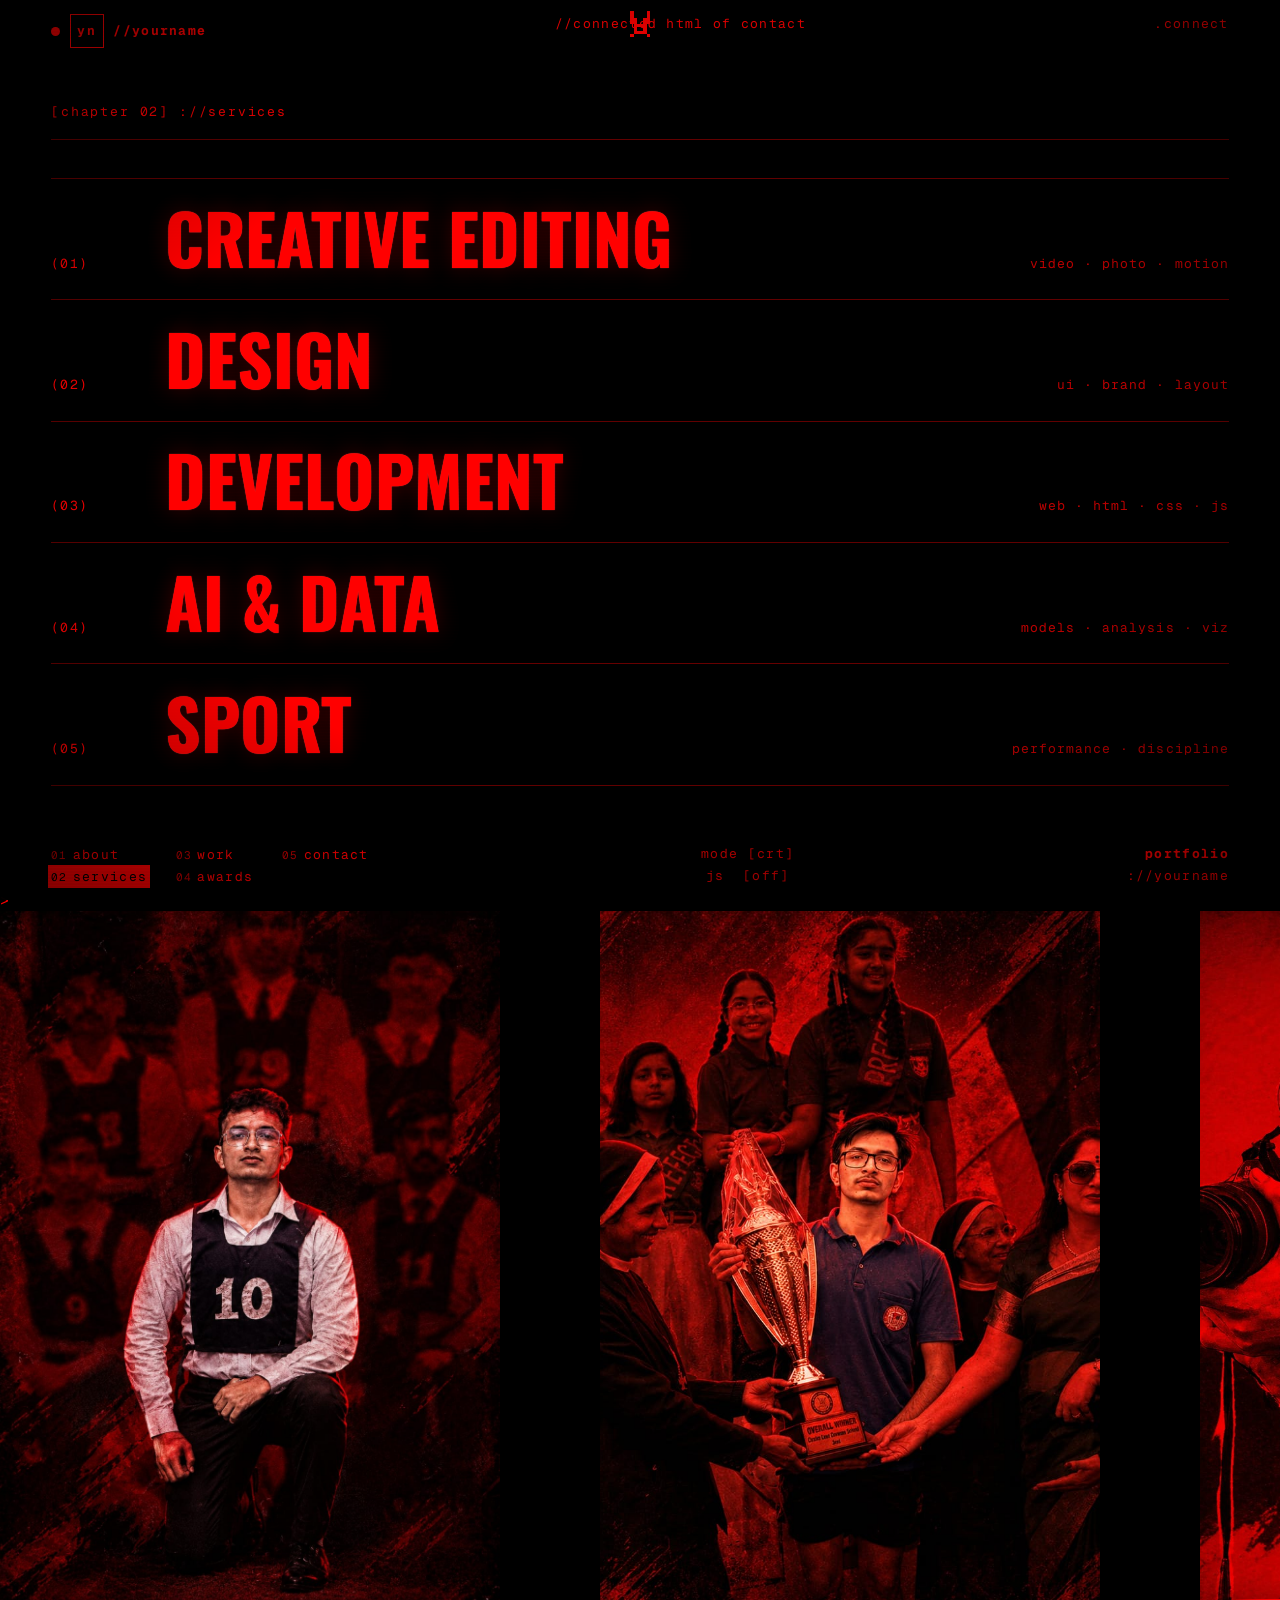
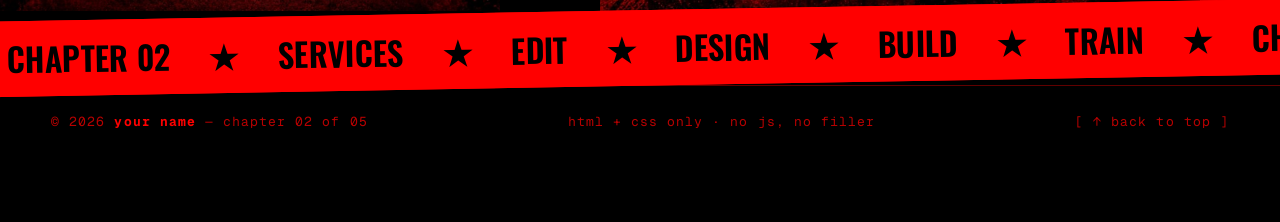
==== services.html @ e8d3e691 "Upload portfolio" ====
<!DOCTYPE html>
<html lang="en">
<head>
  <meta charset="UTF-8" />
  <meta name="viewport" content="width=device-width, initial-scale=1.0" />
  <meta name="description" content="Chapter 02 — services: creative editing, design, development, AI & data, sport." />
  <title>chapter 02 ://services — YOUR NAME</title>

  <link rel="preconnect" href="https://fonts.googleapis.com" />
  <link rel="preconnect" href="https://fonts.gstatic.com" crossorigin />
  <link href="https://fonts.googleapis.com/css2?family=Oswald:wght@500;600;700&display=swap" rel="stylesheet" />
  <link href="https://fonts.googleapis.com/css2?family=Geist+Mono:wght@400;500;700&display=swap" rel="stylesheet" />
  <link rel="stylesheet" href="style.css" />
</head>

<body id="top">
  <div class="scroll-progress" aria-hidden="true"></div>

  <div class="hud hud--top">
    <a class="hud-logo" href="index.html" aria-label="home">
      <span class="hud-dot" aria-hidden="true"></span>
      <span class="hud-logo-mark">YN</span>
      <span class="hud-logo-text">//yourname</span>
    </a>
    <span class="hud-face" aria-hidden="true">
      <svg width="26" height="26" viewBox="0 0 8 8" shape-rendering="crispEdges">
        <rect x="1" y="0" width="1" height="1"/><rect x="6" y="0" width="1" height="1"/>
        <rect x="1" y="1" width="1" height="1"/><rect x="6" y="1" width="1" height="1"/>
        <rect class="eye" x="1" y="2" width="2" height="2"/>
        <rect class="eye" x="5" y="2" width="2" height="2"/>
        <rect x="2" y="4" width="4" height="1"/>
        <rect x="2" y="5" width="1" height="1"/><rect x="5" y="5" width="1" height="1"/>
        <rect x="2" y="6" width="4" height="1"/>
        <rect x="1" y="7" width="1" height="1"/><rect x="6" y="7" width="1" height="1"/>
      </svg>
    </span>
    //connected html of contact 
    <a class="hud-connect" href="contact.html">.connect</a>
  </div>

  <div class="hud hud--bottom">
    <nav class="hud-nav" aria-label="chapters">
      <ul>
        <li><a href="about.html"><span class="n">01</span>about</a></li>
        <li><a class="active" href="services.html"><span class="n">02</span>services</a></li>
      </ul>
      <ul>
        <li><a href="work.html"><span class="n">03</span>work</a></li>
        <li><a href="awards.html"><span class="n">04</span>awards</a></li>
      </ul>
      <ul>
        <li><a href="contact.html"><span class="n">05</span>contact</a></li>
      </ul>
    </nav>
    <div class="hud-mode" aria-hidden="true">
      mode [crt]<br />js&nbsp;&nbsp;[off]
    </div>
    <div class="hud-right">
      <a href="index.html"><b>portfolio</b><br />://yourname</a>
    </div>
  </div>

  <main>

    <!-- CHAPTER 02 — what I do, as huge hover rows -->
    <section class="section" id="services">
      <p class="section-label"><span class="label-bracket">[</span><span class="label-index">chapter 02</span><span class="label-bracket">]</span> ://services</p>

      <ul class="services-list">
        <li class="service-item">
          <span class="service-num">(01)</span>
          <span class="service-name display-text">creative editing</span>
          <span class="service-tag">video · photo · motion</span>
        </li>
        <li class="service-item">
          <span class="service-num">(02)</span>
          <span class="service-name display-text">design</span>
          <span class="service-tag">ui · brand · layout</span>
        </li>
        <li class="service-item">
          <span class="service-num">(03)</span>
          <span class="service-name display-text">development</span>
          <span class="service-tag">web · html · css · js</span>
        </li>
        <li class="service-item">
          <span class="service-num">(04)</span>
          <span class="service-name display-text">ai &amp; data</span>
          <span class="service-tag">models · analysis · viz</span>
        </li>
        <li class="service-item">
          <span class="service-num">(05)</span>
          <span class="service-name display-text">sport</span>
          <span class="service-tag">performance · discipline</span>
        </li>
      </ul>
    </section>
>    <section>
      <div id="centre">
      <img id="sub" src="WhatsApp Image 2026-09-26 at 00.42.53 (2).jpeg" alt="portrait">
      <img id="sub" src="WhatsApp Image 2026-09-26 at 00.42.53 (3).jpeg" alt="portrait"> 
      <img id="sub" src="WhatsApp Image 2026-09-26 at 00.42.53.jpeg" alt="portrait"> 
      
      </div>
      </section>

    </section>

    <div class="ticker" aria-hidden="true">
      <div class="ticker-track">
        <div class="ticker-group">
          <span>chapter 02</span><span>★</span>
          <span>services</span><span>★</span>
          <span>edit</span><span>★</span>
          <span>design</span><span>★</span>
          <span>build</span><span>★</span>
          <span>train</span><span>★</span>
        </div>
        <div class="ticker-group">
          <span>chapter 02</span><span>★</span>
          <span>services</span><span>★</span>
          <span>edit</span><span>★</span>
          <span>design</span><span>★</span>
          <span>build</span><span>★</span>
          <span>train</span><span>★</span>
        </div>
      </div>
    </div>

  </main>

  <footer class="site-footer">
    <span>© 2026 <b>your name</b> — chapter 02 of 05</span>
    <span>html + css only · no js, no filler</span>
    <a href="#top">[ ↑ back to top ]</a>
  </footer>

</body>
</html>
---- style.css ----
:root {
  --bg: #000000;
  --red: #ff0000;
  --red-dim: rgba(255, 0, 0, 0.72);
  --black: #000000;
}:root {
  --bg: #000000;
  --red: #ff0000;
  --red-dim: rgba(255, 0, 0, 0.72);
  --black: #000000;
}:root {
  --bg: #000000;
  --red: #ff0000;
  --red-dim: rgba(255, 0, 0, 0.72);
  --black: #000000;
}:root {
  --bg: #000000;
  --red: #ff0000;
  --red-dim: rgba(255, 0, 0, 0.72);
  --black: #000000;
}:root {
  --bg: #000000;
  --red: #ff0000;
  --red-dim: rgba(255, 0, 0, 0.72);
  --black: #000000;
}:root {
  --bg: #000000;
  --red: #ff0000;
  --red-dim: rgba(255, 0, 0, 0.72);
  --black: #000000;
}:root {
  --bg: #000000;
  --red: #ff0000;
  --red-dim: rgba(255, 0, 0, 0.72);
  --black: #000000;
}.frame {
  position: relative;
  background: var(--red);
  border: 1px solid var(--red);
  isolation: isolate;
}.frame {
  position: relative;
  background: var(--red);
  border: 1px solid var(--red);
  isolation: isolate;
}.frame {
  position: relative;
  background: var(--red);
  border: 1px solid var(--red);
  isolation: isolate;
}.frame {
  position: relative;
  background: var(--red);
  border: 1px solid var(--red);
  isolation: isolate;
}/* ============================================================
   PORTFOLIO v3 — shared stylesheet for all chapters
   RED on BLACK · halftone frames · corner HUD · nav bar ·
   pure CSS animations · no JavaScript
   Index:
     01 tokens/reset        06 work / projects
     02 base + CRT          07 awards
     03 photo frames        08 contact
     04 HUD + chapter nav   09 footer
     05 hero · ticker · about · services · chapters
     10 animations (+ progressive scroll reveals)
     11 responsive
   ============================================================ */

/* ---------- 01. TOKENS & RESET ---------- */
:root {
  --bg: #000000;
  --red: #ff0000;                       /* EVERYTHING is this red */
  --red-dim: rgba(255, 0, 0, 0.72);     /* secondary text */
  --red-faint: rgba(255, 0, 0, 0.38);   /* hairlines / tertiary */
  --black: #000000;
  --page-pad: 4vw;
  --hud-h: 64px;                        /* fixed bottom bar height */
  --font-display: "Oswald", "Arial Narrow", Impact, sans-serif;
  --font-mono: "Geist Mono", ui-monospace, "Courier New", monospace;
}

*, *::before, *::after { margin: 0; padding: 0; box-sizing: border-box; }

html { scroll-behavior: smooth; -webkit-text-size-adjust: 100%; overflow-x: clip; }

body {
  background: var(--bg);
  color: var(--red);
  font-family: var(--font-mono);
  font-size: 15px;
  line-height: 1.55;
  overflow-x: hidden;
  padding-bottom: var(--hud-h);         /* clear the fixed bottom bar */
}

::selection { background: var(--red); color: var(--black); }
a { color: inherit; text-decoration: none; }
ul { list-style: none; }
img { display: block; width: 100%; height: 100%; object-fit: cover; }
body::-webkit-scrollbar { width: 6px; }
body::-webkit-scrollbar-track { background: var(--bg); }
body::-webkit-scrollbar-thumb { background: var(--red); }

/* ---------- 02. BASE ELEMENTS + CRT OVERLAY ---------- */

/* fixed scanlines over the whole page */
body::after {
  content: "";
  position: fixed; inset: 0; z-index: 9999; pointer-events: none;
  background: repeating-linear-gradient(to bottom,
    rgba(255, 255, 255, 0.05) 0 1px, transparent 1px 3px);
  mix-blend-mode: overlay;
}
/* soft monitor vignette */
body::before {
  content: "";
  position: fixed; inset: 0; z-index: 9998; pointer-events: none;
  background: radial-gradient(ellipse at center, transparent 55%, rgba(0, 0, 0, 0.55) 100%);
}

/* thin red scroll-progress line (animated in section 10, CSS scroll timeline) */
.scroll-progress {
  position: fixed; top: 0; left: 0; width: 100%; height: 3px;
  background: var(--red); z-index: 10001; pointer-events: none;
  transform: scaleX(0); transform-origin: 0 50%;
}

/* big condensed uppercase headings */
.display-text {
  font-family: var(--font-display);
  font-weight: 700;
  text-transform: uppercase;
  text-shadow: 0 0 1px rgba(255, 60, 60, 0.9), 0 0 22px rgba(255, 0, 0, 0.25);
}

/* "[ chapter 01 ] ://about" section labels */
.section-label {
  font-size: 13px;
  letter-spacing: 0.14em;
  text-transform: lowercase;
  margin-bottom: 3vw;
  border-bottom: 1px solid var(--red-faint);
  padding-bottom: 1rem;
}
.section-label .label-bracket, .section-label .label-index { color: var(--red); }

/* scattered justified micro-copy (reference signature) */

#centre
{  display:flex;
   justify-content:space-between;
    height:700px;
    width:1700px;

}
#sub{
  height:700px;
  width: 500px;
}




.scatter-block {
  font-size: 13px;
  letter-spacing: 0.1em;
  line-height: 2.05;
  text-transform: lowercase;
  color: var(--red);
}
.scatter-block .spread { display: flex; justify-content: space-between; gap: 0.6em; }
.scatter-block .dim { color: var(--red-dim); }

.section { padding: 8vw var(--page-pad); }

/* ---------- 03. PHOTO FRAMES (halftone + selection handles) ----------
   .frame alone     → placeholder: red + dot screen + label + ++
   .frame > <img>   → real photo: grayscale × red multiply = duotone        */
.frame {
  position: relative;
  background: var(--red);
  border: 1px solid var(--red);
  isolation: isolate;
}
.frame::before { /* 4 selection handles from one pseudo-element */
  content: "";
  position: absolute; inset: -4px; z-index: 3; pointer-events: none;
  background:
    var(--red) 0 0 / 8px 8px no-repeat,
    var(--red) 100% 0 / 8px 8px no-repeat,
    var(--red) 0 100% / 8px 8px no-repeat,
    var(--red) 100% 100% / 8px 8px no-repeat;
    
}
.frame::after { /* black dot screen = halftone look */
  content: "";
  position: absolute; inset: 0; z-index: 2; pointer-events: none;
  background-image: radial-gradient(circle, #000 42%, transparent 46%);
  background-size: 4px 4px;
  opacity: 0.55;
}
.frame img {
  position: relative; z-index: 1;
  filter: grayscale(1) contrast(1.45) brightness(1.05);
  mix-blend-mode: multiply;

}
.frame-tag {
  position: absolute; inset: 0; z-index: 4;
  display: grid; place-items: center;
  font-size: 12px; letter-spacing: 0.16em; color: var(--black);
  text-transform: lowercase; text-align: center; padding: 0 1em;
}
.frame-move {
  position: absolute; left: 50%; bottom: 6px; transform: translateX(-50%);
  z-index: 4; font-size: 14px; color: var(--black); letter-spacing: 0.1em;
}

/* ---------- 04. FIXED CORNER HUD + CHAPTER NAV BAR ---------- */
.hud {
  position: fixed; left: 0; right: 0; z-index: 100;
  pointer-events: none;                  /* only links are clickable */
  display: flex; justify-content: space-between; align-items: flex-start;
  padding: 0.9rem var(--page-pad);
  font-size: 13px; letter-spacing: 0.1em; text-transform: lowercase;
  background: linear-gradient(to bottom, rgba(0, 0, 0, 0.92) 30%, transparent);
}
.hud--top { top: 0; }
.hud--bottom {
  bottom: 0; align-items: flex-end;
  background: linear-gradient(to top, rgba(0, 0, 0, 0.94) 35%, transparent);
  padding-bottom: 0.8rem;
}
.hud a { pointer-events: auto; transition: background 0.15s ease, color 0.15s ease, box-shadow 0.15s ease; }
.hud a:hover { background: var(--red); color: var(--black); box-shadow: 0 0 0 3px var(--red); }

.hud-logo { display: flex; align-items: center; gap: 0.6rem; font-weight: 700; }
.hud-logo-mark {
  display: grid; place-items: center; width: 34px; height: 34px;
  border: 1px solid var(--red); color: var(--red); font-weight: 700;
}
.hud-dot { width: 9px; height: 9px; border-radius: 50%; background: var(--red); animation: hud-blink 1.4s steps(2, start) infinite; }
@keyframes hud-blink { 50% { opacity: 0.15; } }

/* pixel creature, top center (inline SVG) — eyes blink (see section 10) */
.hud-face { position: absolute; left: 50%; top: 0.7rem; transform: translateX(-50%); pointer-events: none; }
.hud-face svg { fill: var(--red); image-rendering: pixelated; }

/* THE NAV BAR — bottom-left chapter links, 3 columns of anchors */
.hud-nav { display: flex; gap: 1.8rem; }
.hud-nav ul { display: flex; flex-direction: column; gap: 0.15rem; }
.hud-nav a .n { color: var(--red-dim); font-size: 11px; margin-right: 0.45em; }
.hud-nav a.active { background: var(--red); color: var(--black); box-shadow: 0 0 0 3px var(--red); }
.hud-nav a.active .n { color: var(--black); }

.hud-mode { text-align: center; color: var(--red-dim); line-height: 1.7; }
.hud-right { text-align: right; line-height: 1.7; }
.hud-right b { font-weight: 700; }

/* ---------- 05. HERO · TICKER · ABOUT · SERVICES · CHAPTERS ---------- */
.hero {
  min-height: 100vh;
  display: grid;
  grid-template-columns: 1.6fr 0.85fr;
  grid-template-rows: auto 1fr;
  column-gap: 3vw;
  padding: 5.4rem var(--page-pad) calc(var(--hud-h) + 1.4rem);
  align-items: center;
  position: relative;
}
.hero-kicker {
  grid-column: 1 / -1; align-self: start;
  font-size: 13px; letter-spacing: 0.14em; text-transform: lowercase; color: var(--red);
}
.hero-kicker b { color: var(--red); border-bottom: 1px solid var(--red); font-weight: 500; }

.hero-title {
  font-size: clamp(3.4rem, 8.4vw, 9.2rem);
  line-height: 0.86;
  letter-spacing: -0.01em;
  user-select: none;
  align-self: center;
}
.hero-line {
  display: block; width: fit-content;
  transition: color 0.15s ease;
  cursor: default;
}
.hero-line:hover { color: var(--black); background: var(--red); text-shadow: none; }
.hero-line--indent-1 { margin-left: 7vw; }
.hero-line--indent-2 { margin-left: 2.5vw; }
.hero-line--indent-3 { margin-left: 12vw; }
.hero-line--indent-4 { margin-left: 4vw; }

.hero-float {
  position: absolute; left: 54%; top: 46%;
  font-size: 15px; letter-spacing: 0.2em; color: var(--red); z-index: 2;
}
.hero-float--plus { left: auto; right: 6vw; top: auto; bottom: 16vh; }

.hero-side { align-self: center; display: flex; flex-direction: column; gap: 1.3rem; }
.hero-side p { font-size: 13.5px; letter-spacing: 0.08em; line-height: 1.95; text-transform: lowercase; max-width: 34ch; }
.hero-side p:nth-child(2) { text-align: right; }
.hero-side p b { font-weight: 700; }
.hero-portrait { aspect-ratio: 3 / 4; }

/* infinite red ticker band (group ×2 = seamless loop) */
.ticker {
  overflow: hidden;
  background: var(--red);
  color: var(--black);
  border-top: 1px solid var(--red);
  border-bottom: 1px solid var(--red);
  padding: 0.7rem 0;
  transform: rotate(-1deg) scale(1.02);
}
.ticker-track { display: flex; width: max-content; animation: ticker-slide 22s linear infinite; }
.ticker-group {
  display: flex; flex-shrink: 0; white-space: nowrap;
  font-family: var(--font-display); font-weight: 600;
  font-size: clamp(1.2rem, 2.6vw, 2rem); text-transform: uppercase;
}
.ticker-group span { padding: 0 1.2rem; }
@keyframes ticker-slide { to { transform: translateX(-50%); } }

/* about — scatter composition canvas */
.scatter { position: relative; min-height: 780px; }
.scatter__block { position: absolute; width: 230px; z-index: 2; }
.sb-a { left: 1%;  top: 0;     width: 250px; }
.sb-b { left: 7%;  top: 200px; width: 210px; }
.sb-c { right: 2%; top: 40px;  width: 230px; text-align: right; }
.sb-d { left: 0;   top: 400px; width: 240px; }
.sb-e { right: 3%; top: 330px; width: 230px; text-align: right; }
.sb-f { left: 1%;  top: 560px; width: 140px; }
.sb-g { right: 1%; top: 560px; width: 200px; text-align: right; }
.sb-e .spread, .sb-g .spread { justify-content: flex-end; gap: 1.4em; }
.scatter__portrait {
  position: absolute; left: 50%; top: 50%; transform: translate(-50%, -50%);
  width: 44%; aspect-ratio: 4 / 5; z-index: 1;
}
.scatter__sat { position: absolute; z-index: 1; }
.scatter__sat--1 { right: 16%; top: 4%; width: 15%; aspect-ratio: 1 / 1; }
.scatter__sat--2 { left: 17%; bottom: 6%; width: 13%; aspect-ratio: 4 / 3; }
.scatter__plus {
  position: absolute; left: 50%; top: 62%; transform: translateX(-50%);
  color: var(--red); font-size: 15px; letter-spacing: 0.15em; z-index: 3;
  text-shadow: 0 0 5px #000;
}

.about-title { font-size: clamp(2rem, 4.6vw, 4.2rem); line-height: 1.02; margin: 4vw 0 1.6rem; }
.about-text { color: var(--red-dim); max-width: 64ch; margin-bottom: 2.4rem; font-size: 14.5px; }
.about-text b { color: var(--red); font-weight: 700; }
.about-facts { border-top: 1px solid var(--red-faint); max-width: 760px; }
.about-fact {
  display: grid; grid-template-columns: 160px 1fr; gap: 1rem;
  padding: 0.85rem 0; border-bottom: 1px solid var(--red-faint);
  font-size: 14px; text-transform: lowercase;
}
.about-fact dt { color: var(--red); }
.about-fact dd { color: var(--red-dim); }

/* services rows */
.service-item {
  display: grid; grid-template-columns: 90px 1fr auto;
  align-items: baseline; gap: 1.5rem;
  padding: 1.6rem 0;
  border-top: 1px solid var(--red-faint);
}
.service-item:last-child { border-bottom: 1px solid var(--red-faint); }
.service-num { font-size: 13px; letter-spacing: 0.1em; }
.service-name {
  font-size: clamp(2rem, 5.4vw, 4.6rem); line-height: 0.95;
  width: fit-content; transition: all 0.15s ease;
}
.service-tag { font-size: 13px; text-align: right; text-transform: lowercase; color: var(--red-dim); letter-spacing: 0.08em; }
.service-item:hover .service-name { color: var(--black); background: var(--red); text-shadow: none; transform: translateX(1vw); }

/* chapter index rows (home page table of contents) */
.chapter-list { border-top: 1px solid var(--red-faint); }
.chapter-row {
  display: grid; grid-template-columns: 110px 1fr auto auto;
  gap: 1.5rem; align-items: baseline;
  padding: 1.5rem 0;
  border-bottom: 1px solid var(--red-faint);
  transition: background 0.15s ease, padding 0.2s ease;
}
.chapter-num { font-size: 13px; letter-spacing: 0.1em; }
.chapter-name { font-size: clamp(1.8rem, 4.6vw, 3.8rem); line-height: 1; transition: text-shadow 0.15s ease; }
.chapter-desc { color: var(--red-dim); font-size: 13px; letter-spacing: 0.06em; text-align: right; }
.chapter-arrow { font-size: 15px; letter-spacing: 0.1em; transition: transform 0.2s ease; }
.chapter-row:hover {
  background: var(--red); color: var(--black);
  padding-left: 1vw; padding-right: 1vw;
}
.chapter-row:hover .chapter-num,
.chapter-row:hover .chapter-desc { color: var(--black); }
.chapter-row:hover .chapter-name { text-shadow: none; }
.chapter-row:hover .chapter-arrow { transform: translateX(0.7em); }

/* big CTA block linking to the contact chapter */
.chapter-cta {
  display: flex; flex-wrap: wrap; align-items: baseline; gap: 0.4em 0.6em;
  margin-top: 6vw; padding: 3vw 1vw;
  border-top: 1px solid var(--red-faint);
  border-bottom: 1px solid var(--red-faint);
  font-size: clamp(2rem, 6vw, 5.4rem); line-height: 1;
  transition: background 0.15s ease, color 0.15s ease;
}
.chapter-cta:hover { background: var(--red); color: var(--black); text-shadow: none; }
.chapter-cta .cta-arrow { margin-left: auto; font-family: var(--font-mono); font-size: 0.45em; letter-spacing: 0.15em; }

/* ---------- 06. WORK — staggered frames + spread captions ---------- */
.project-card { padding: 4vw 0; border-top: 1px solid ; }
.project-card:last-child { border-bottom: 1px solid var(--red-faint); }
.project-card:nth-child(3n + 1) { padding-right: 16vw; }
.project-card:nth-child(3n + 2) { padding-left: 12vw; }
.project-card:nth-child(3n)     { padding-left: 24vw; padding-right: 6vw; }
.project-frame { width: 100%; aspect-ratio: 16 / 10; transition: filter 0.2s ease; }
.project-card:hover .project-frame { filter: drop-shadow(0 0 6px rgba(255, 0, 0, 0.6)); }
.project-card:hover .project-frame img { transform: scale(1.03); }
.project-frame img { transition: transform 0.35s ease; }
.project-caption {
  display: flex; align-items: baseline; justify-content: space-between;
  gap: 1.5rem; margin-top: 1.1rem;
  font-size: 14px; letter-spacing: 0.1em; text-transform: lowercase;
}
.project-name { font-weight: 700; font-size: 15px; transition: all 0.15s ease; }
.project-card:hover .project-name { background: var(--red); color: var(--black); box-shadow: 0 0 0 4px var(--red); }
.project-tags { display: flex; flex-wrap: wrap; gap: 0.5rem; justify-content: flex-end; }
.project-tags span { border: 1px solid var(--red-faint); padding: 0.25em 0.7em; color: var(--red-dim); transition: all 0.15s ease; }
.project-card:hover .project-tags span { border-color: var(--red); color: var(--red); }
.project-desc { margin-top: 0.5rem; font-size: 12.5px; color: var(--red-dim); letter-spacing: 0.06em; }

/* ---------- 07. AWARDS ---------- */
.awards-glyphs { display: flex; justify-content: space-between; align-items: center; margin-bottom: 2rem; user-select: none; }
.awards-glyph {
  font-family: var(--font-display); font-weight: 700;
  font-size: clamp(6rem, 17vw, 15rem); line-height: 1;
  color: #4a0000; -webkit-text-stroke: 2px var(--red);
}
.awards-quote {
  font-family: var(--font-display); font-weight: 600; text-transform: uppercase;
  text-align: center; font-size: clamp(1.4rem, 3.4vw, 3rem);
  line-height: 1.05; max-width: 24ch; margin: 0 auto 3.5rem;
  text-shadow: 0 0 18px rgba(255, 0, 0, 0.3);
}
.awards-quote em { font-style: normal; background: var(--red); color: var(--black); padding: 0 0.15em; }
.award-row {
  display: grid; grid-template-columns: 110px 1fr auto; gap: 1.5rem;
  align-items: baseline; padding: 1.2rem 0;
  border-top: 1px solid var(--red-faint); text-transform: lowercase;
  transition: background 0.15s ease;
}
.award-row:last-child { border-bottom: 1px solid var(--red-faint); }
.award-row:hover { background: rgba(255, 0, 0, 0.08); }
.award-year { font-size: 13px; letter-spacing: 0.1em; }
.award-title { font-weight: 700; font-size: clamp(1.1rem, 2.4vw, 1.9rem); letter-spacing: 0.04em; }
.award-note { font-size: 13px; text-align: right; color: var(--red-dim); }

/* ---------- 08. CONTACT ---------- */
.contact-title {
  font-size: clamp(2.6rem, 7vw, 6.5rem); line-height: 0.92;
  margin-bottom: 3rem; max-width: 14ch;
}
.contact-form { display: flex; flex-direction: column; gap: 2rem; max-width: 760px; }
.contact-field { display: flex; flex-direction: column; gap: 0.4rem; }
.contact-field-label { font-size: 13px; letter-spacing: 0.12em; color: var(--red); }
.contact-input {
  background: transparent; border: none; border-bottom: 1px solid var(--red-faint);
  color: var(--red); font-family: var(--font-mono);
  font-size: clamp(1.1rem, 2.2vw, 1.6rem); padding: 0.5em 0; outline: none;
  border-radius: 0; transition: border-color 0.2s ease, box-shadow 0.2s ease; resize: vertical;
}
.contact-input::placeholder { color: var(--red-faint); text-transform: lowercase; }
.contact-input:focus { border-bottom-color: var(--red); box-shadow: 0 1px 0 var(--red); }
.contact-send {
  align-self: flex-start; background: transparent; color: var(--red);
  border: 1px solid var(--red); font-family: var(--font-mono); font-size: 16px;
  letter-spacing: 0.1em; padding: 0.9em 2.4em; cursor: pointer;
  text-transform: lowercase; transition: all 0.15s ease;
}
.contact-send:hover { background: var(--red); color: var(--black); box-shadow: 0 0 10px rgba(255, 0, 0, 0.5); }
.contact-links {
  display: flex; flex-wrap: wrap; gap: 2rem; margin-top: 4rem;
  padding-top: 1.4rem; border-top: 1px solid var(--red-faint);
  font-size: 14px; text-transform: lowercase; letter-spacing: 0.08em;
}
.contact-links a { color: var(--red-dim); transition: all 0.15s ease; }
.contact-links a:hover { background: var(--red); color: var(--black); box-shadow: 0 0 0 3px var(--red); }

/* ---------- 09. FOOTER ---------- */
.site-footer {
  display: flex; flex-wrap: wrap; justify-content: space-between; gap: 1rem;
  padding: 1.6rem var(--page-pad);
  border-top: 1px solid var(--red-faint);
  font-size: 13px; color: var(--red-dim); text-transform: lowercase;
  letter-spacing: 0.08em;
}
.site-footer a:hover { background: var(--red); color: var(--black); }
.site-footer b { color: var(--red); font-weight: 700; }

/* ---------- 10. ANIMATIONS (all pure CSS) ---------- */

/* page fade-in on load */
@keyframes pageIn { from { opacity: 0; } to { opacity: 1; } }
main { animation: pageIn 0.55s ease both; }

/* hero words rise in, staggered */
@keyframes riseIn {
  from { opacity: 0; transform: translateY(1em) skewY(1.5deg); }
  to   { opacity: 1; transform: none; }
}
.hero-line { animation: riseIn 0.85s cubic-bezier(0.2, 0.85, 0.25, 1) both; }
.hero-line:nth-child(1) { animation-delay: 0.05s; }
.hero-line:nth-child(2) { animation-delay: 0.13s; }
.hero-line:nth-child(3) { animation-delay: 0.21s; }
.hero-line:nth-child(4) { animation-delay: 0.29s; }
.hero-line:nth-child(5) { animation-delay: 0.37s; }
.hero-line:nth-child(6) { animation-delay: 0.45s; }
.hero-line:nth-child(7) { animation-delay: 0.53s; }

/* slow neon glow pulse on key headlines */
@keyframes glowPulse {
  0%, 100% { text-shadow: 0 0 1px rgba(255, 60, 60, 0.9), 0 0 22px rgba(255, 0, 0, 0.25); }
  50%      { text-shadow: 0 0 2px rgba(255, 80, 80, 1), 0 0 36px rgba(255, 0, 0, 0.5); }
}
.hero-title, .about-title, .awards-quote { animation: glowPulse 5.5s ease-in-out infinite; }

/* floating fragments (:// and ++) bob gently */
@keyframes floatY { 0%, 100% { transform: translateY(0); } 50% { transform: translateY(-9px); } }
.hero-float, .scatter__plus { animation: floatY 3.8s ease-in-out infinite; }

/* frames fade in on load (staggered for project cards) */
@keyframes fadeIn { from { opacity: 0; } to { opacity: 1; } }
.frame { animation: fadeIn 0.7s ease both; }
.project-card:nth-child(2) .frame { animation-delay: 0.08s; }
.project-card:nth-child(3) .frame { animation-delay: 0.16s; }
.project-card:nth-child(4) .frame { animation-delay: 0.24s; }
.project-card:nth-child(5) .frame { animation-delay: 0.32s; }
.project-card:nth-child(6) .frame { animation-delay: 0.4s; }

/* pixel-face blink: eyes squash for a moment every ~4.6 s */
@keyframes blinkEyes {
  0%, 92%, 100% { transform: scaleY(1); }
  95%           { transform: scaleY(0.08); }
}
.hud-face .eye {
  transform-box: fill-box; transform-origin: 50% 50%;
  animation: blinkEyes 4.6s steps(1, end) infinite;
}

/* scroll-driven reveals + progress bar (Chromium supports CSS scroll
   timelines; other browsers simply show everything, no JS needed) */
@supports (animation-timeline: view()) {
  @keyframes revealUp {
    from { opacity: 0; transform: translateY(36px); }
    to   { opacity: 1; transform: none; }
  }
  .section-label, .scatter__block, .service-item, .project-card,
  .award-row, .chapter-row, .chapter-cta, .contact-title,
  .contact-form, .about-title, .about-text, .about-facts, .awards-quote {
    animation: revealUp linear both;
    animation-timeline: view();
    animation-range: entry 5% entry 55%;
  }
  @keyframes barGrow { from { transform: scaleX(0); } to { transform: scaleX(1); } }
  .scroll-progress {
    animation: barGrow linear both;
    animation-timeline: scroll(root);
  }
}

/* ---------- 11. RESPONSIVE ---------- */
@media (max-width: 1000px) {
  /* scatter canvas → simple stacked flow */
  .scatter { min-height: 0; display: flex; flex-direction: column; gap: 1.6rem; }
  .scatter__block { position: static; width: 100% !important; max-width: 420px; text-align: left !important; }
  .scatter__block .spread { justify-content: flex-start !important; gap: 1.2em; }
  .scatter__portrait { position: static; transform: none; width: 100%; max-width: 480px; order: -1; }
  .scatter__sat, .scatter__plus { display: none; }
  .sb-f { max-width: 200px; }

  .hero { grid-template-columns: 1fr; row-gap: 2.6rem; }
  .hero-float { display: none; }
  .hero-side { flex-direction: row; flex-wrap: wrap; align-items: flex-start; gap: 1.6rem; }
  .hero-side p:nth-child(2) { text-align: left; }
  .hero-portrait { width: 100%; max-width: 300px; }
  .hero-line--indent-1, .hero-line--indent-2,
  .hero-line--indent-3, .hero-line--indent-4 { margin-left: 0; }

  .service-item { grid-template-columns: 56px 1fr; }
  .service-tag { grid-column: 2; text-align: left; }

  .project-card:nth-child(n) { padding-left: 0; padding-right: 0; }
  .project-caption { flex-wrap: wrap; }
  .project-tags { justify-content: flex-start; }

  .award-row { grid-template-columns: 70px 1fr; }
  .award-note { grid-column: 2; text-align: left; }
}

@media (max-width: 700px) {
  .hud-logo-text, .hud-face, .hud-mode { display: none; }
  .hud { font-size: 11.5px; padding: 0.7rem 4vw; }
  .hud-nav { gap: 0.9rem; }
  .hud-nav a .n { display: none; }          /* hide chapter numbers on phones */
  .hud-right { font-size: 11px; }
  .about-fact { grid-template-columns: 100px 1fr; }
  .chapter-row { grid-template-columns: 64px 1fr; }
  .chapter-desc { display: none; }
  .chapter-arrow { grid-column: 2; }
}

/* kill every animation for users who prefer reduced motion */
@media (prefers-reduced-motion: reduce) {
  *, *::before, *::after { animation: none !important; transition: none !important; }
  html { scroll-behavior: auto; }
}
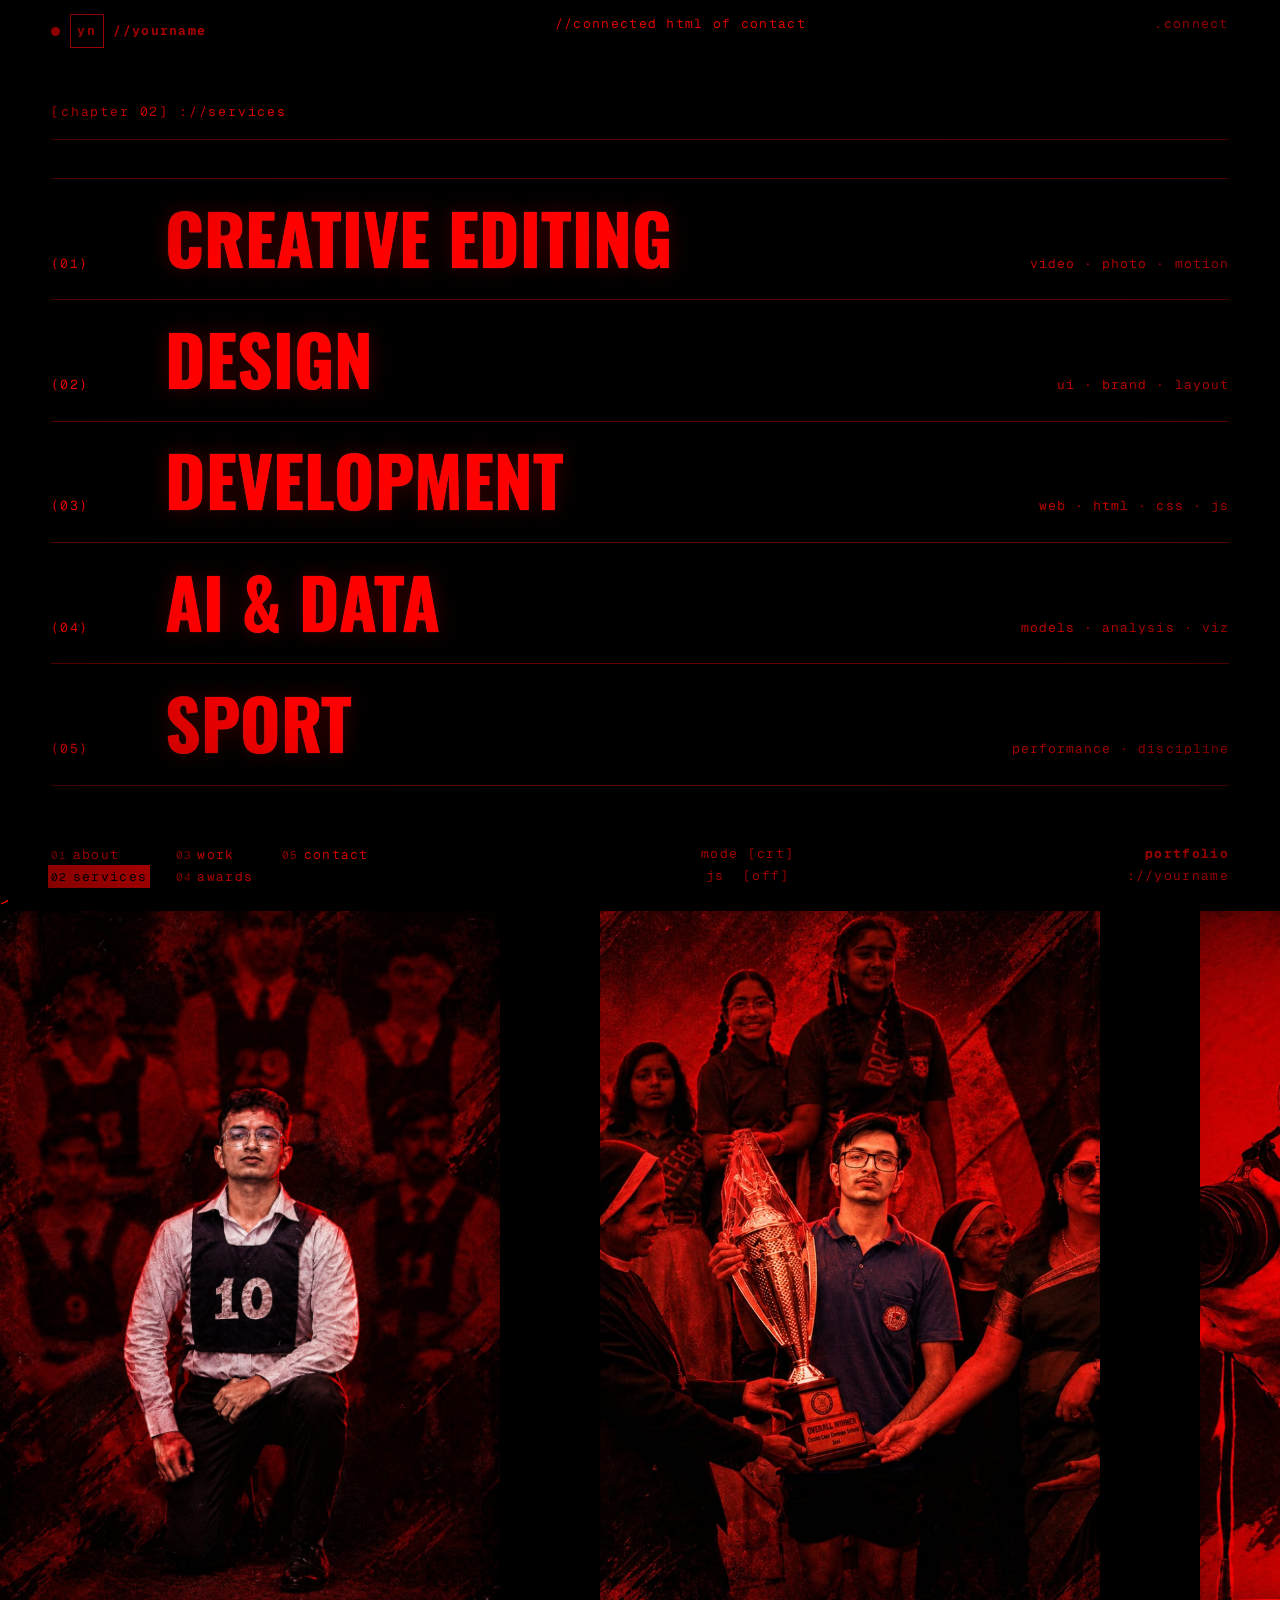
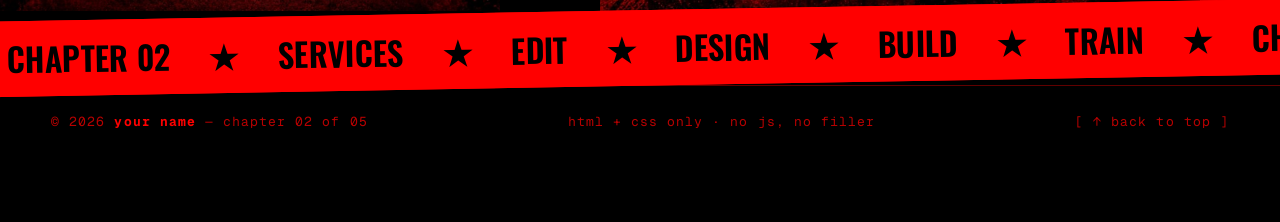
==== commit 7772a3dd: "Remove SVG face icon from services.html Removed SVG face icon from the services section." ====
--- a/services.html
+++ b/services.html
@@ -22,18 +22,7 @@
       <span class="hud-logo-mark">YN</span>
       <span class="hud-logo-text">//yourname</span>
     </a>
-    <span class="hud-face" aria-hidden="true">
-      <svg width="26" height="26" viewBox="0 0 8 8" shape-rendering="crispEdges">
-        <rect x="1" y="0" width="1" height="1"/><rect x="6" y="0" width="1" height="1"/>
-        <rect x="1" y="1" width="1" height="1"/><rect x="6" y="1" width="1" height="1"/>
-        <rect class="eye" x="1" y="2" width="2" height="2"/>
-        <rect class="eye" x="5" y="2" width="2" height="2"/>
-        <rect x="2" y="4" width="4" height="1"/>
-        <rect x="2" y="5" width="1" height="1"/><rect x="5" y="5" width="1" height="1"/>
-        <rect x="2" y="6" width="4" height="1"/>
-        <rect x="1" y="7" width="1" height="1"/><rect x="6" y="7" width="1" height="1"/>
-      </svg>
-    </span>
+    
     //connected html of contact 
     <a class="hud-connect" href="contact.html">.connect</a>
   </div>
--- a/style.css
+++ b/style.css
@@ -1,28 +1,4 @@
-:root {
-  --bg: #000000;
-  --red: #ff0000;
-  --red-dim: rgba(255, 0, 0, 0.72);
-  --black: #000000;
-}:root {
-  --bg: #000000;
-  --red: #ff0000;
-  --red-dim: rgba(255, 0, 0, 0.72);
-  --black: #000000;
-}:root {
-  --bg: #000000;
-  --red: #ff0000;
-  --red-dim: rgba(255, 0, 0, 0.72);
-  --black: #000000;
-}:root {
-  --bg: #000000;
-  --red: #ff0000;
-  --red-dim: rgba(255, 0, 0, 0.72);
-  --black: #000000;
-}:root {
-  --bg: #000000;
-  --red: #ff0000;
-  --red-dim: rgba(255, 0, 0, 0.72);
-  --black: #000000;
+
 }:root {
   --bg: #000000;
   --red: #ff0000;
@@ -38,35 +14,7 @@
   background: var(--red);
   border: 1px solid var(--red);
   isolation: isolate;
-}.frame {
-  position: relative;
-  background: var(--red);
-  border: 1px solid var(--red);
-  isolation: isolate;
-}.frame {
-  position: relative;
-  background: var(--red);
-  border: 1px solid var(--red);
-  isolation: isolate;
-}.frame {
-  position: relative;
-  background: var(--red);
-  border: 1px solid var(--red);
-  isolation: isolate;
-}/* ============================================================
-   PORTFOLIO v3 — shared stylesheet for all chapters
-   RED on BLACK · halftone frames · corner HUD · nav bar ·
-   pure CSS animations · no JavaScript
-   Index:
-     01 tokens/reset        06 work / projects
-     02 base + CRT          07 awards
-     03 photo frames        08 contact
-     04 HUD + chapter nav   09 footer
-     05 hero · ticker · about · services · chapters
-     10 animations (+ progressive scroll reveals)
-     11 responsive
-   ============================================================ */
-
+}
 /* ---------- 01. TOKENS & RESET ---------- */
 :root {
   --bg: #000000;
